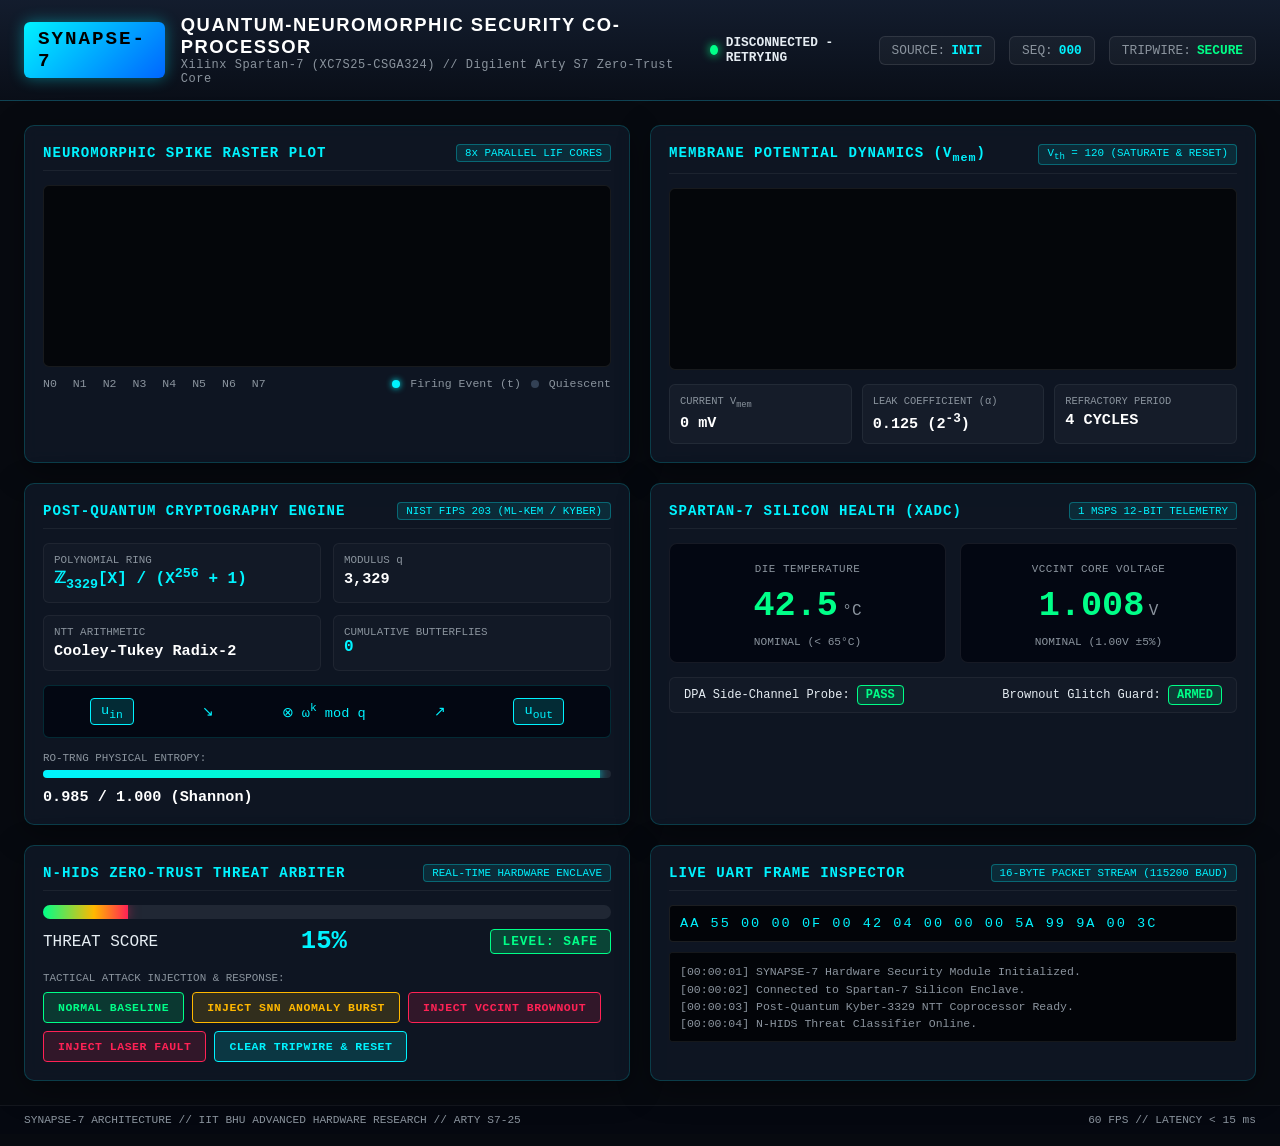
==== visualizer/static/index.html @ a6a4e861 "feat: complete initial release of SYNAPSE-7 Neuromorphic-Quantum Hardware Security SoC" ====
<!DOCTYPE html>
<html lang="en">
<head>
    <meta charset="UTF-8">
    <meta name="viewport" content="width=device-width, initial-scale=1.0">
    <title>SYNAPSE-7 // Quantum-Neuromorphic Hardware Telemetry HUD</title>
    <link rel="stylesheet" href="css/dashboard.css">
</head>
<body>
    <!-- Top System Header Bar -->
    <header class="system-header">
        <div class="header-left">
            <div class="logo-badge">SYNAPSE-7</div>
            <div class="header-title">
                <h1>QUANTUM-NEUROMORPHIC SECURITY CO-PROCESSOR</h1>
                <p>Xilinx Spartan-7 (XC7S25-CSGA324) // Digilent Arty S7 Zero-Trust Core</p>
            </div>
        </div>
        <div class="header-right">
            <div class="status-indicator">
                <span class="pulse-dot active" id="conn-dot"></span>
                <span id="conn-status">CONNECTING...</span>
            </div>
            <div class="metric-chip">
                <span class="chip-label">SOURCE:</span>
                <span class="chip-val" id="source-val">INIT</span>
            </div>
            <div class="metric-chip">
                <span class="chip-label">SEQ:</span>
                <span class="chip-val" id="seq-val">000</span>
            </div>
            <div class="metric-chip">
                <span class="chip-label">TRIPWIRE:</span>
                <span class="chip-val trip-safe" id="tripwire-badge">SECURE</span>
            </div>
        </div>
    </header>

    <!-- Main Dashboard Grid -->
    <main class="dashboard-grid">
        
        <!-- Panel 1: SNN Spike Raster Matrix -->
        <section class="card raster-card">
            <div class="card-header">
                <h2>NEUROMORPHIC SPIKE RASTER PLOT</h2>
                <span class="tag">8x PARALLEL LIF CORES</span>
            </div>
            <div class="canvas-container">
                <canvas id="rasterCanvas" width="560" height="200"></canvas>
            </div>
            <div class="card-footer">
                <div class="channel-labels">
                    <span>N0</span><span>N1</span><span>N2</span><span>N3</span>
                    <span>N4</span><span>N5</span><span>N6</span><span>N7</span>
                </div>
                <div class="footer-legend">
                    <span class="legend-dot spike-color"></span> Firing Event (t)
                    <span class="legend-dot leak-color"></span> Quiescent
                </div>
            </div>
        </section>

        <!-- Panel 2: LIF Neuron 0 Membrane Potential -->
        <section class="card vmem-card">
            <div class="card-header">
                <h2>MEMBRANE POTENTIAL DYNAMICS (V<sub>mem</sub>)</h2>
                <span class="tag">V<sub>th</sub> = 120 (SATURATE & RESET)</span>
            </div>
            <div class="canvas-container">
                <canvas id="vmemCanvas" width="560" height="200"></canvas>
            </div>
            <div class="vmem-metrics">
                <div class="metric-box">
                    <span class="label">CURRENT V<sub>mem</sub></span>
                    <span class="value" id="vmem-val">0 mV</span>
                </div>
                <div class="metric-box">
                    <span class="label">LEAK COEFFICIENT (&alpha;)</span>
                    <span class="value">0.125 (2<sup>-3</sup>)</span>
                </div>
                <div class="metric-box">
                    <span class="label">REFRACTORY PERIOD</span>
                    <span class="value">4 CYCLES</span>
                </div>
            </div>
        </section>

        <!-- Panel 3: Post-Quantum NTT Accelerator -->
        <section class="card pqc-card">
            <div class="card-header">
                <h2>POST-QUANTUM CRYPTOGRAPHY ENGINE</h2>
                <span class="tag">NIST FIPS 203 (ML-KEM / KYBER)</span>
            </div>
            <div class="pqc-body">
                <div class="pqc-stats">
                    <div class="stat-group">
                        <span class="stat-label">POLYNOMIAL RING</span>
                        <span class="stat-highlight">&Zopf;<sub>3329</sub>[X] / (X<sup>256</sup> + 1)</span>
                    </div>
                    <div class="stat-group">
                        <span class="stat-label">MODULUS q</span>
                        <span class="stat-val">3,329</span>
                    </div>
                    <div class="stat-group">
                        <span class="stat-label">NTT ARITHMETIC</span>
                        <span class="stat-val">Cooley-Tukey Radix-2</span>
                    </div>
                    <div class="stat-group">
                        <span class="stat-label">CUMULATIVE BUTTERFLIES</span>
                        <span class="stat-highlight" id="pqc-cycles-val">0</span>
                    </div>
                </div>
                <div class="butterfly-visualizer">
                    <div class="butterfly-node">u<sub>in</sub></div>
                    <div class="butterfly-arrow">&searr;</div>
                    <div class="butterfly-mult">&otimes; &omega;<sup>k</sup> mod q</div>
                    <div class="butterfly-arrow">&nearr;</div>
                    <div class="butterfly-node">u<sub>out</sub></div>
                </div>
                <div class="pqc-entropy">
                    <span class="stat-label">RO-TRNG PHYSICAL ENTROPY:</span>
                    <div class="entropy-bar-track">
                        <div class="entropy-bar-fill" id="entropy-bar" style="width: 98%;"></div>
                    </div>
                    <span class="stat-val" id="entropy-val">0.985 / 1.000 (Shannon)</span>
                </div>
            </div>
        </section>

        <!-- Panel 4: Physical Silicon Health & Side-Channel Monitor -->
        <section class="card xadc-card">
            <div class="card-header">
                <h2>SPARTAN-7 SILICON HEALTH (XADC)</h2>
                <span class="tag">1 MSPS 12-BIT TELEMETRY</span>
            </div>
            <div class="xadc-grid">
                <div class="gauge-box">
                    <span class="gauge-title">DIE TEMPERATURE</span>
                    <div class="gauge-display" id="temp-gauge">
                        <span class="gauge-num" id="temp-val">42.5</span>
                        <span class="gauge-unit">&deg;C</span>
                    </div>
                    <div class="gauge-sub" id="temp-status">NOMINAL (< 65&deg;C)</div>
                </div>
                <div class="gauge-box">
                    <span class="gauge-title">VCCINT CORE VOLTAGE</span>
                    <div class="gauge-display" id="vcc-gauge">
                        <span class="gauge-num" id="vcc-val">1.008</span>
                        <span class="gauge-unit">V</span>
                    </div>
                    <div class="gauge-sub" id="vcc-status">NOMINAL (1.00V &plusmn;5%)</div>
                </div>
            </div>
            <div class="sidechannel-audit">
                <div class="audit-item">
                    <span>DPA Side-Channel Probe:</span>
                    <span class="badge badge-pass" id="dpa-badge">PASS</span>
                </div>
                <div class="audit-item">
                    <span>Brownout Glitch Guard:</span>
                    <span class="badge badge-pass" id="glitch-badge">ARMED</span>
                </div>
            </div>
        </section>

        <!-- Panel 5: N-HIDS Threat Arbiter & Tripwire Cockpit -->
        <section class="card threat-card">
            <div class="card-header">
                <h2>N-HIDS ZERO-TRUST THREAT ARBITER</h2>
                <span class="tag">REAL-TIME HARDWARE ENCLAVE</span>
            </div>
            <div class="threat-cockpit">
                <div class="threat-meter-container">
                    <div class="threat-meter-bar">
                        <div class="threat-meter-fill" id="threat-fill" style="width: 15%;"></div>
                    </div>
                    <div class="threat-score-box">
                        <span class="score-label">THREAT SCORE</span>
                        <span class="score-num" id="threat-score-val">15%</span>
                        <span class="threat-badge safe" id="threat-level-badge">LEVEL: SAFE</span>
                    </div>
                </div>

                <!-- Live Attack Emulation Triggers -->
                <div class="threat-controls">
                    <span class="control-legend">TACTICAL ATTACK INJECTION & RESPONSE:</span>
                    <div class="button-group">
                        <button class="btn btn-normal" onclick="setMode('NORMAL')">NORMAL BASELINE</button>
                        <button class="btn btn-attack" onclick="setMode('PACKET_BURST')">INJECT SNN ANOMALY BURST</button>
                        <button class="btn btn-glitch" onclick="setMode('VOLTAGE_GLITCH')">INJECT VCCINT BROWNOUT</button>
                        <button class="btn btn-laser"  onclick="setMode('THERMAL_FAULT')">INJECT LASER FAULT</button>
                        <button class="btn btn-reset"  onclick="clearTripwire()">CLEAR TRIPWIRE & RESET</button>
                    </div>
                </div>
            </div>
        </section>

        <!-- Panel 6: Live Hex Telemetry & Diagnostic Feed -->
        <section class="card diag-card">
            <div class="card-header">
                <h2>LIVE UART FRAME INSPECTOR</h2>
                <span class="tag">16-BYTE PACKET STREAM (115200 BAUD)</span>
            </div>
            <div class="diag-body">
                <div class="hex-dump" id="hexDump">
                    AA 55 00 00 0F 00 42 04 00 00 00 5A 99 9A 00 3C
                </div>
                <div class="diag-terminal" id="terminalLog">
                    [00:00:01] SYNAPSE-7 Hardware Security Module Initialized.<br>
                    [00:00:02] Connected to Spartan-7 Silicon Enclave.<br>
                    [00:00:03] Post-Quantum Kyber-3329 NTT Coprocessor Ready.<br>
                    [00:00:04] N-HIDS Threat Classifier Online.
                </div>
            </div>
        </section>

    </main>

    <footer class="system-footer">
        <div>SYNAPSE-7 ARCHITECTURE // IIT BHU ADVANCED HARDWARE RESEARCH // ARTY S7-25</div>
        <div id="fps-counter">60 FPS // LATENCY &lt; 15 ms</div>
    </footer>

    <script src="js/app.js"></script>
</body>
</html>
---- visualizer/static/css/dashboard.css ----
/* ==========================================================================
   SYNAPSE-7 HUD STYLING
   High-Tech Cyber-Defense & FPGA Telemetry Dashboard
   ========================================================================== */

:root {
    --bg-primary: #070a10;
    --bg-card: rgba(16, 24, 38, 0.85);
    --bg-card-border: rgba(0, 243, 255, 0.18);
    --text-primary: #e6edf3;
    --text-muted: #8b949e;
    --accent-cyan: #00f3ff;
    --accent-green: #00ff88;
    --accent-amber: #ffb800;
    --accent-red: #ff2255;
    --font-mono: 'Consolas', 'Fira Code', 'Roboto Mono', monospace;
}

* {
    box-sizing: border-box;
    margin: 0;
    padding: 0;
}

body {
    background-color: var(--bg-primary);
    color: var(--text-primary);
    font-family: -apple-system, BlinkMacSystemFont, 'Segoe UI', Roboto, Helvetica, Arial, sans-serif;
    min-height: 100vh;
    display: flex;
    flex-direction: column;
    overflow-x: hidden;
}

/* System Header */
.system-header {
    background: linear-gradient(180deg, rgba(20, 30, 48, 0.95) 0%, rgba(10, 15, 25, 0.95) 100%);
    border-bottom: 1px solid var(--bg-card-border);
    padding: 14px 24px;
    display: flex;
    justify-content: space-between;
    align-items: center;
    backdrop-filter: blur(10px);
}

.header-left {
    display: flex;
    align-items: center;
    gap: 16px;
}

.logo-badge {
    background: linear-gradient(135deg, #00f3ff 0%, #0066ff 100%);
    color: #000;
    font-family: var(--font-mono);
    font-weight: 900;
    font-size: 1.2rem;
    padding: 6px 14px;
    border-radius: 6px;
    letter-spacing: 2px;
    box-shadow: 0 0 15px rgba(0, 243, 255, 0.4);
}

.header-title h1 {
    font-size: 1.15rem;
    letter-spacing: 1.5px;
    color: #fff;
    font-weight: 700;
}

.header-title p {
    font-size: 0.75rem;
    color: var(--text-muted);
    font-family: var(--font-mono);
    letter-spacing: 0.5px;
}

.header-right {
    display: flex;
    align-items: center;
    gap: 14px;
}

.status-indicator {
    display: flex;
    align-items: center;
    gap: 8px;
    font-family: var(--font-mono);
    font-size: 0.8rem;
    font-weight: 600;
}

.pulse-dot {
    width: 10px;
    height: 10px;
    border-radius: 50%;
    background-color: var(--accent-green);
    box-shadow: 0 0 10px var(--accent-green);
    animation: pulse 1.5s infinite;
}

@keyframes pulse {
    0% { transform: scale(0.95); opacity: 0.7; }
    50% { transform: scale(1.2); opacity: 1; }
    100% { transform: scale(0.95); opacity: 0.7; }
}

.metric-chip {
    background: rgba(255, 255, 255, 0.04);
    border: 1px solid rgba(255, 255, 255, 0.1);
    padding: 6px 12px;
    border-radius: 6px;
    font-family: var(--font-mono);
    font-size: 0.8rem;
    display: flex;
    gap: 6px;
}

.chip-label {
    color: var(--text-muted);
}

.chip-val {
    color: var(--accent-cyan);
    font-weight: bold;
}

.trip-safe {
    color: var(--accent-green) !important;
}

.trip-danger {
    color: var(--accent-red) !important;
    text-shadow: 0 0 8px var(--accent-red);
}

/* Dashboard Grid */
.dashboard-grid {
    flex: 1;
    display: grid;
    grid-template-columns: repeat(auto-fit, minmax(460px, 1fr));
    gap: 20px;
    padding: 24px;
}

/* Glassmorphic Cards */
.card {
    background: var(--bg-card);
    border: 1px solid var(--bg-card-border);
    border-radius: 10px;
    padding: 18px;
    display: flex;
    flex-direction: column;
    box-shadow: 0 8px 32px rgba(0, 0, 0, 0.37);
    backdrop-filter: blur(8px);
    transition: border-color 0.2s ease;
}

.card:hover {
    border-color: rgba(0, 243, 255, 0.4);
}

.card-header {
    display: flex;
    justify-content: space-between;
    align-items: center;
    margin-bottom: 14px;
    border-bottom: 1px solid rgba(255, 255, 255, 0.06);
    padding-bottom: 8px;
}

.card-header h2 {
    font-size: 0.88rem;
    font-family: var(--font-mono);
    letter-spacing: 1px;
    color: var(--accent-cyan);
}

.tag {
    font-size: 0.68rem;
    font-family: var(--font-mono);
    background: rgba(0, 243, 255, 0.1);
    color: var(--accent-cyan);
    padding: 2px 8px;
    border-radius: 4px;
    border: 1px solid rgba(0, 243, 255, 0.3);
}

.canvas-container {
    background: #04060a;
    border-radius: 6px;
    border: 1px solid rgba(255, 255, 255, 0.08);
    overflow: hidden;
    position: relative;
}

canvas {
    width: 100%;
    height: 180px;
    display: block;
}

.card-footer {
    display: flex;
    justify-content: space-between;
    margin-top: 10px;
    font-family: var(--font-mono);
    font-size: 0.72rem;
    color: var(--text-muted);
}

.channel-labels {
    display: flex;
    gap: 16px;
}

.footer-legend {
    display: flex;
    align-items: center;
    gap: 10px;
}

.legend-dot {
    width: 8px;
    height: 8px;
    border-radius: 50%;
    display: inline-block;
}

.spike-color {
    background: var(--accent-cyan);
    box-shadow: 0 0 6px var(--accent-cyan);
}

.leak-color {
    background: #334155;
}

/* Vmem Metrics */
.vmem-metrics {
    display: grid;
    grid-template-columns: repeat(3, 1fr);
    gap: 10px;
    margin-top: 14px;
}

.metric-box {
    background: rgba(255, 255, 255, 0.03);
    border: 1px solid rgba(255, 255, 255, 0.06);
    padding: 10px;
    border-radius: 6px;
    display: flex;
    flex-direction: column;
}

.metric-box .label {
    font-size: 0.65rem;
    color: var(--text-muted);
    font-family: var(--font-mono);
}

.metric-box .value {
    font-size: 0.95rem;
    font-weight: bold;
    color: #fff;
    margin-top: 4px;
    font-family: var(--font-mono);
}

/* PQC Body */
.pqc-body {
    display: flex;
    flex-direction: column;
    gap: 14px;
}

.pqc-stats {
    display: grid;
    grid-template-columns: repeat(2, 1fr);
    gap: 12px;
}

.stat-group {
    background: rgba(255, 255, 255, 0.02);
    border: 1px solid rgba(255, 255, 255, 0.05);
    padding: 10px;
    border-radius: 6px;
    display: flex;
    flex-direction: column;
}

.stat-label {
    font-size: 0.68rem;
    color: var(--text-muted);
    font-family: var(--font-mono);
}

.stat-val {
    font-size: 0.95rem;
    font-weight: 600;
    margin-top: 4px;
    color: #fff;
    font-family: var(--font-mono);
}

.stat-highlight {
    font-size: 1rem;
    font-weight: bold;
    color: var(--accent-cyan);
    font-family: var(--font-mono);
}

.butterfly-visualizer {
    background: #030712;
    border: 1px solid rgba(0, 243, 255, 0.15);
    border-radius: 6px;
    padding: 12px;
    display: flex;
    justify-content: space-around;
    align-items: center;
    font-family: var(--font-mono);
    color: var(--accent-cyan);
    font-size: 0.85rem;
}

.butterfly-node {
    background: rgba(0, 243, 255, 0.15);
    padding: 4px 10px;
    border-radius: 4px;
    border: 1px solid var(--accent-cyan);
}

.pqc-entropy {
    display: flex;
    flex-direction: column;
    gap: 6px;
}

.entropy-bar-track {
    height: 8px;
    background: rgba(255, 255, 255, 0.08);
    border-radius: 4px;
    overflow: hidden;
}

.entropy-bar-fill {
    height: 100%;
    background: linear-gradient(90deg, #00f3ff, #00ff88);
    box-shadow: 0 0 10px var(--accent-cyan);
    transition: width 0.3s ease;
}

/* XADC Silicon Health */
.xadc-grid {
    display: grid;
    grid-template-columns: 1fr 1fr;
    gap: 14px;
    margin-bottom: 14px;
}

.gauge-box {
    background: #030712;
    border: 1px solid rgba(255, 255, 255, 0.08);
    border-radius: 8px;
    padding: 14px;
    text-align: center;
}

.gauge-title {
    font-size: 0.68rem;
    color: var(--text-muted);
    font-family: var(--font-mono);
    letter-spacing: 0.5px;
}

.gauge-display {
    margin: 10px 0;
}

.gauge-num {
    font-size: 2.2rem;
    font-family: var(--font-mono);
    font-weight: 900;
    color: var(--accent-green);
}

.gauge-unit {
    font-size: 1rem;
    color: var(--text-muted);
    font-family: var(--font-mono);
}

.gauge-sub {
    font-size: 0.7rem;
    font-family: var(--font-mono);
    color: var(--text-muted);
}

.sidechannel-audit {
    display: flex;
    justify-content: space-between;
    background: rgba(255, 255, 255, 0.02);
    border: 1px solid rgba(255, 255, 255, 0.05);
    padding: 10px 14px;
    border-radius: 6px;
    font-family: var(--font-mono);
    font-size: 0.75rem;
}

.badge {
    padding: 2px 8px;
    border-radius: 4px;
    font-weight: bold;
}

.badge-pass {
    background: rgba(0, 255, 136, 0.15);
    color: var(--accent-green);
    border: 1px solid var(--accent-green);
}

/* N-HIDS Threat Cockpit */
.threat-cockpit {
    display: flex;
    flex-direction: column;
    gap: 16px;
}

.threat-meter-container {
    display: flex;
    flex-direction: column;
    gap: 8px;
}

.threat-meter-bar {
    height: 14px;
    background: rgba(255, 255, 255, 0.08);
    border-radius: 7px;
    overflow: hidden;
    position: relative;
}

.threat-meter-fill {
    height: 100%;
    background: linear-gradient(90deg, var(--accent-green) 0%, var(--accent-amber) 60%, var(--accent-red) 100%);
    box-shadow: 0 0 12px rgba(255, 34, 85, 0.5);
    transition: width 0.3s cubic-bezier(0.4, 0, 0.2, 1);
}

.threat-score-box {
    display: flex;
    justify-content: space-between;
    align-items: center;
    font-family: var(--font-mono);
}

.score-num {
    font-size: 1.6rem;
    font-weight: 900;
    color: var(--accent-cyan);
}

.threat-badge {
    padding: 4px 12px;
    border-radius: 4px;
    font-weight: bold;
    font-size: 0.8rem;
    letter-spacing: 1px;
}

.threat-badge.safe {
    background: rgba(0, 255, 136, 0.2);
    color: var(--accent-green);
    border: 1px solid var(--accent-green);
}

.threat-badge.caution {
    background: rgba(255, 184, 0, 0.2);
    color: var(--accent-amber);
    border: 1px solid var(--accent-amber);
}

.threat-badge.critical {
    background: rgba(255, 34, 85, 0.3);
    color: var(--accent-red);
    border: 1px solid var(--accent-red);
    animation: pulse 0.8s infinite;
}

/* Controls */
.threat-controls {
    display: flex;
    flex-direction: column;
    gap: 8px;
}

.control-legend {
    font-size: 0.68rem;
    color: var(--text-muted);
    font-family: var(--font-mono);
}

.button-group {
    display: flex;
    flex-wrap: wrap;
    gap: 8px;
}

.btn {
    padding: 8px 14px;
    font-family: var(--font-mono);
    font-size: 0.72rem;
    font-weight: bold;
    border: none;
    border-radius: 4px;
    cursor: pointer;
    transition: all 0.2s ease;
    letter-spacing: 0.5px;
}

.btn-normal {
    background: rgba(0, 255, 136, 0.15);
    color: var(--accent-green);
    border: 1px solid var(--accent-green);
}

.btn-normal:hover {
    background: var(--accent-green);
    color: #000;
}

.btn-attack {
    background: rgba(255, 184, 0, 0.15);
    color: var(--accent-amber);
    border: 1px solid var(--accent-amber);
}

.btn-attack:hover {
    background: var(--accent-amber);
    color: #000;
}

.btn-glitch, .btn-laser {
    background: rgba(255, 34, 85, 0.15);
    color: var(--accent-red);
    border: 1px solid var(--accent-red);
}

.btn-glitch:hover, .btn-laser:hover {
    background: var(--accent-red);
    color: #fff;
    box-shadow: 0 0 10px var(--accent-red);
}

.btn-reset {
    background: rgba(0, 243, 255, 0.15);
    color: var(--accent-cyan);
    border: 1px solid var(--accent-cyan);
}

.btn-reset:hover {
    background: var(--accent-cyan);
    color: #000;
}

/* Diagnostic Feed */
.diag-body {
    display: flex;
    flex-direction: column;
    gap: 10px;
}

.hex-dump {
    background: #020408;
    border: 1px solid rgba(255, 255, 255, 0.1);
    border-radius: 4px;
    padding: 10px;
    font-family: var(--font-mono);
    font-size: 0.85rem;
    color: var(--accent-cyan);
    letter-spacing: 2px;
}

.diag-terminal {
    background: #020408;
    border: 1px solid rgba(255, 255, 255, 0.08);
    border-radius: 4px;
    padding: 10px;
    font-family: var(--font-mono);
    font-size: 0.72rem;
    color: var(--text-muted);
    height: 90px;
    overflow-y: auto;
    line-height: 1.5;
}

/* System Footer */
.system-footer {
    background: #050810;
    border-top: 1px solid rgba(255, 255, 255, 0.06);
    padding: 8px 24px;
    font-family: var(--font-mono);
    font-size: 0.7rem;
    color: var(--text-muted);
    display: flex;
    justify-content: space-between;
}
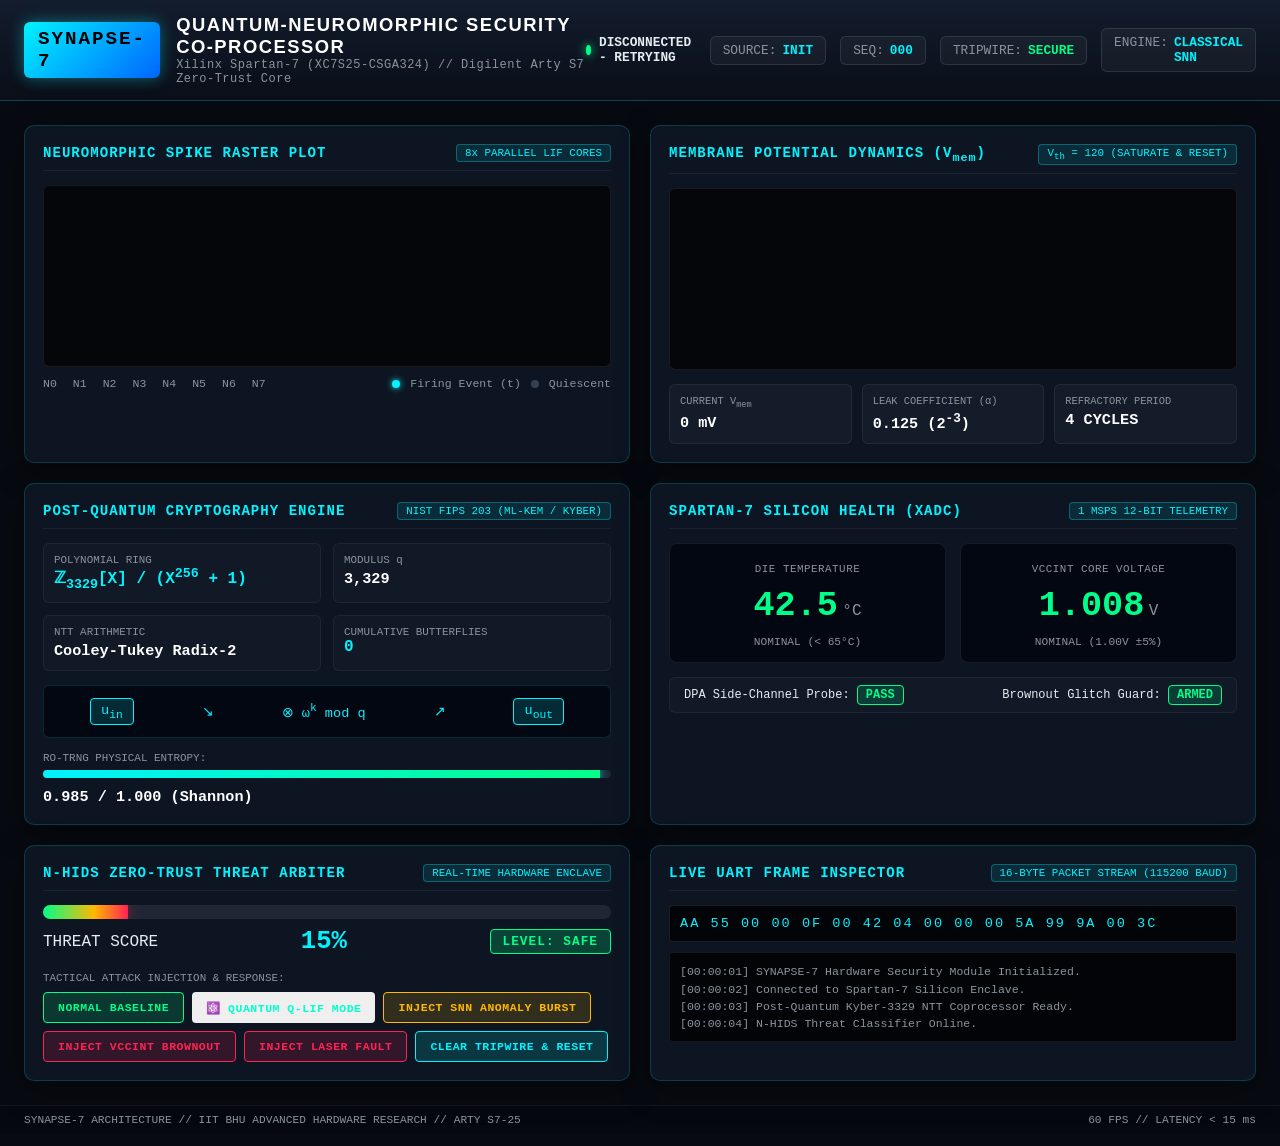
==== commit 6d37643f: "feat: add Quantum Neuromorphic Engine, RV32I Computer Architecture, and Cadence ASIC toolchains" ====
--- a/visualizer/static/index.html
+++ b/visualizer/static/index.html
@@ -33,6 +33,10 @@
                 <span class="chip-label">TRIPWIRE:</span>
                 <span class="chip-val trip-safe" id="tripwire-badge">SECURE</span>
             </div>
+            <div class="metric-chip">
+                <span class="chip-label">ENGINE:</span>
+                <span class="chip-val" id="engine-badge" style="color: var(--accent-cyan);">CLASSICAL SNN</span>
+            </div>
         </div>
     </header>
 
@@ -186,6 +190,7 @@
                     <span class="control-legend">TACTICAL ATTACK INJECTION & RESPONSE:</span>
                     <div class="button-group">
                         <button class="btn btn-normal" onclick="setMode('NORMAL')">NORMAL BASELINE</button>
+                        <button class="btn btn-quantum" onclick="setMode('QUANTUM_MODE')" style="border-color: #00ffcc; color: #00ffcc;">⚛️ QUANTUM Q-LIF MODE</button>
                         <button class="btn btn-attack" onclick="setMode('PACKET_BURST')">INJECT SNN ANOMALY BURST</button>
                         <button class="btn btn-glitch" onclick="setMode('VOLTAGE_GLITCH')">INJECT VCCINT BROWNOUT</button>
                         <button class="btn btn-laser"  onclick="setMode('THERMAL_FAULT')">INJECT LASER FAULT</button>
